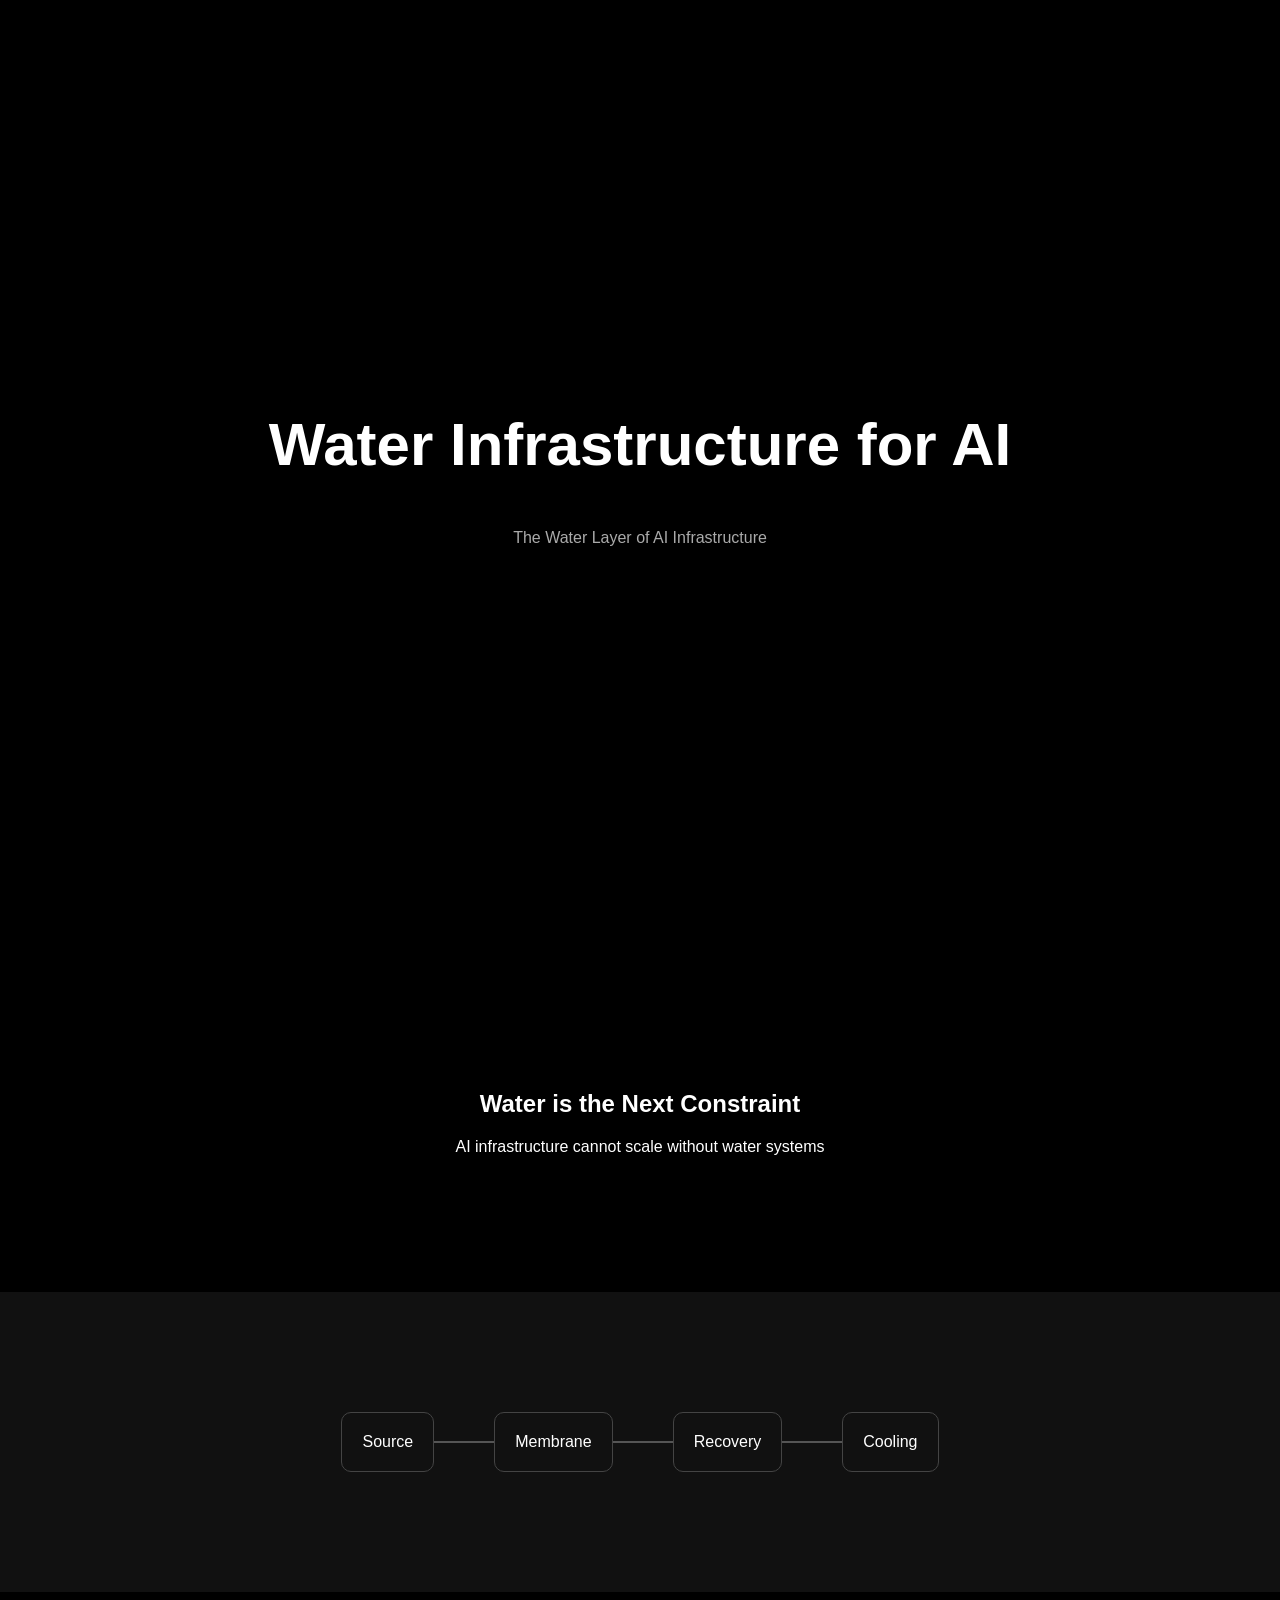
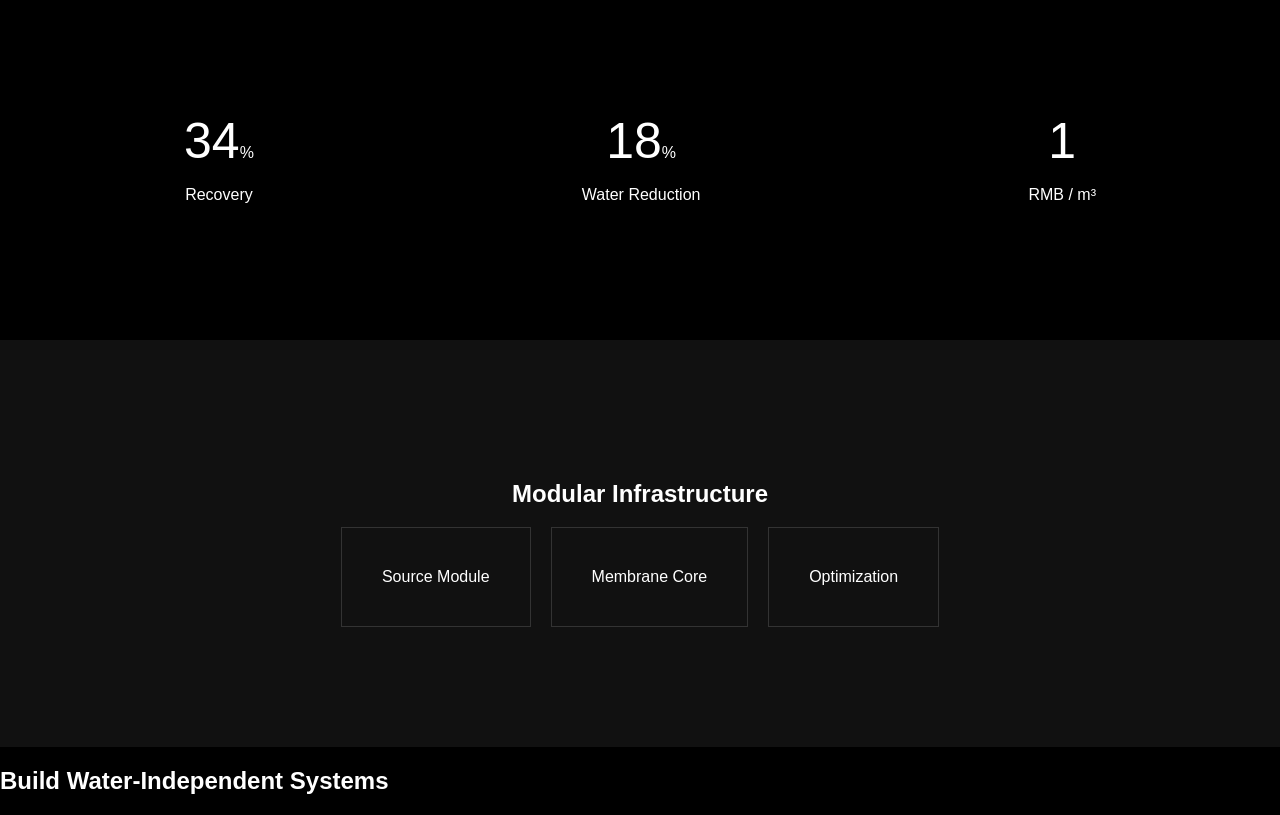
==== index.html @ 5afdfa62 "Rename index.html.txt to index.html" ====
<!DOCTYPE html>
<html lang="en">
<head>
  <meta charset="UTF-8">
  <title>Water Infrastructure</title>
  <link rel="stylesheet" href="style.css">
</head>

<body>

<!-- HERO -->
<section class="hero">
  <div class="overlay"></div>
  <div class="content">
    <h1>Water Infrastructure for AI</h1>
    <p>The Water Layer of AI Infrastructure</p>
  </div>
</section>

<!-- STATEMENT -->
<section class="section fade">
  <h2>Water is the Next Constraint</h2>
  <p>AI infrastructure cannot scale without water systems</p>
</section>

<!-- SYSTEM FLOW -->
<section class="section dark">
  <div class="flow">
    <div class="node">Source</div>
    <div class="line"></div>
    <div class="node">Membrane</div>
    <div class="line"></div>
    <div class="node">Recovery</div>
    <div class="line"></div>
    <div class="node">Cooling</div>
  </div>
</section>

<!-- METRICS -->
<section class="section metrics">
  <div class="metric">
    <span data-target="95">0</span>%
    <p>Recovery</p>
  </div>
  <div class="metric">
    <span data-target="50">0</span>%
    <p>Water Reduction</p>
  </div>
  <div class="metric">
    <span data-target="3">0</span>
    <p>RMB / m³</p>
  </div>
</section>

<!-- MODULES -->
<section class="section dark">
  <h2>Modular Infrastructure</h2>
  <div class="modules">
    <div class="module">Source Module</div>
    <div class="module">Membrane Core</div>
    <div class="module">Optimization</div>
  </div>
</section>

<!-- CTA -->
<section class="cta">
  <h2>Build Water-Independent Systems</h2>
</section>

<script src="script.js"></script>

</body>
</html>
---- style.css ----
body {
  margin: 0;
  font-family: Arial;
  background: black;
  color: white;
  overflow-x: hidden;
}

/* HERO */
.hero {
  height: 100vh;
  position: relative;
  background: url('https://images.unsplash.com/photo-1581092918056-0c4c3acd3789') center/cover;
}

.overlay {
  position: absolute;
  width: 100%;
  height: 100%;
  background: rgba(0,0,0,0.6);
}

.content {
  position: relative;
  top: 40%;
  text-align: center;
}

.hero h1 {
  font-size: 60px;
}

.hero p {
  color: #aaa;
}

/* SECTIONS */
.section {
  padding: 120px 20px;
  text-align: center;
}

.dark {
  background: #111;
}

/* FLOW */
.flow {
  display: flex;
  align-items: center;
  justify-content: center;
}

.node {
  padding: 20px;
  border: 1px solid #444;
  border-radius: 10px;
}

.line {
  width: 60px;
  height: 2px;
  background: #555;
}

/* METRICS */
.metrics {
  display: flex;
  justify-content: space-around;
}

.metric span {
  font-size: 50px;
}

/* MODULES */
.modules {
  display: flex;
  justify-content: center;
  gap: 20px;
}

.module {
  padding: 40px;
  border: 1px solid #333;
  transition: 0.3s;
}

.module:hover {
  transform: translateY(-10px);
}

/* FADE IN */
.fade {
  opacity: 0;
  transform: translateY(30px);
  transition: 1s;
}

.fade.visible {
  opacity: 1;
  transform: translateY(0);
}
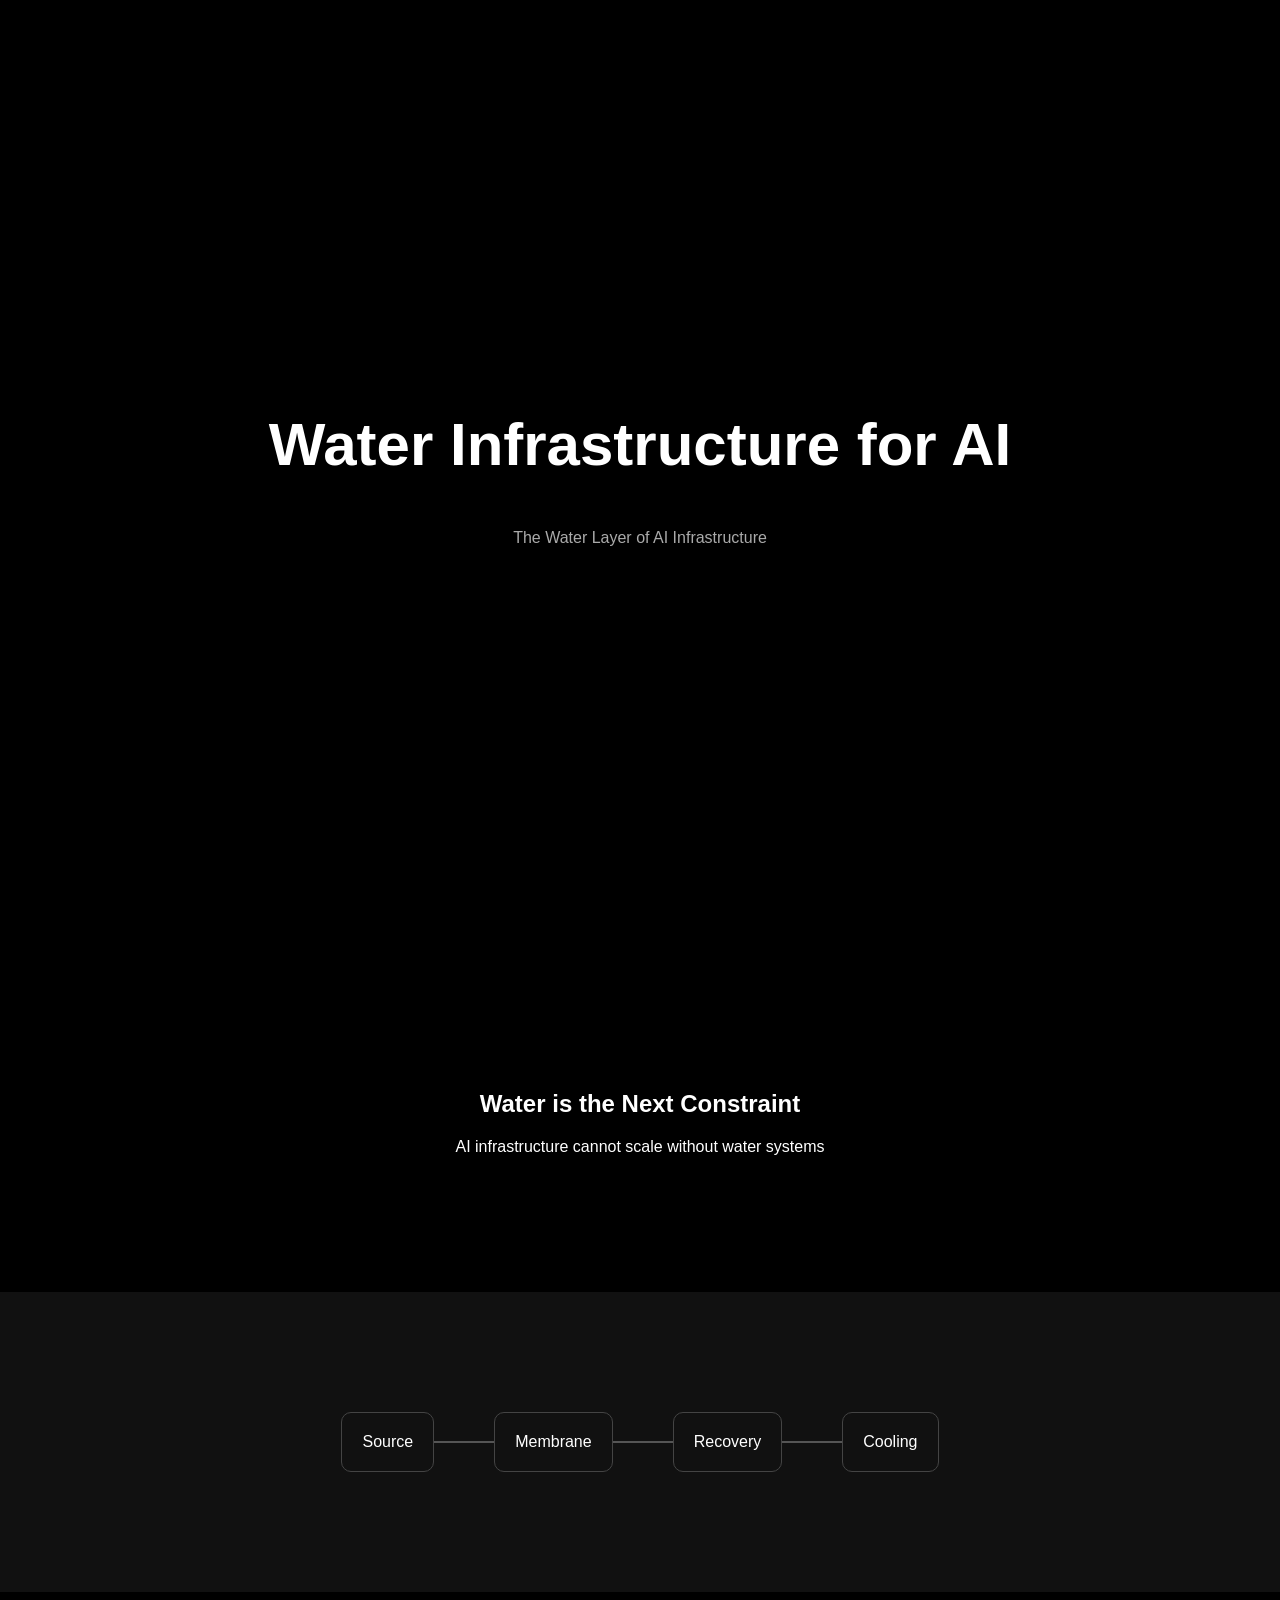
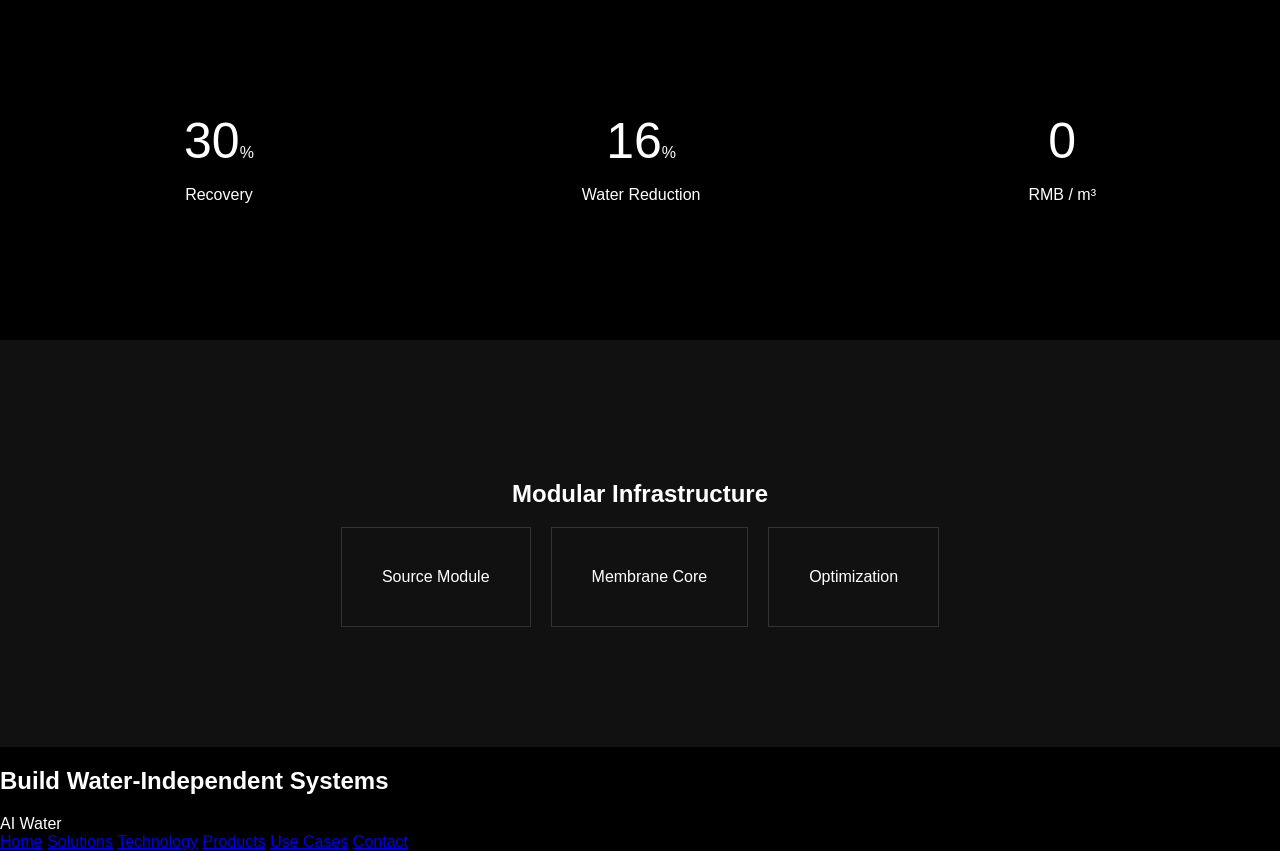
==== commit 808deda9: "Add navigation bar to index.html Added a navigation bar with links to various pages." ====
--- a/index.html
+++ b/index.html
@@ -68,6 +68,19 @@
 </section>
 
 <script src="script.js"></script>
+<nav class="navbar">
+  <div class="nav-container">
+    <div class="logo">AI Water</div>
+    <div class="nav-links">
+      <a href="index.html">Home</a>
+      <a href="solutions.html">Solutions</a>
+      <a href="technology.html">Technology</a>
+      <a href="products.html">Products</a>
+      <a href="use-cases.html">Use Cases</a>
+      <a href="contact.html">Contact</a>
+    </div>
+  </div>
+</nav>
 
 </body>
 </html>
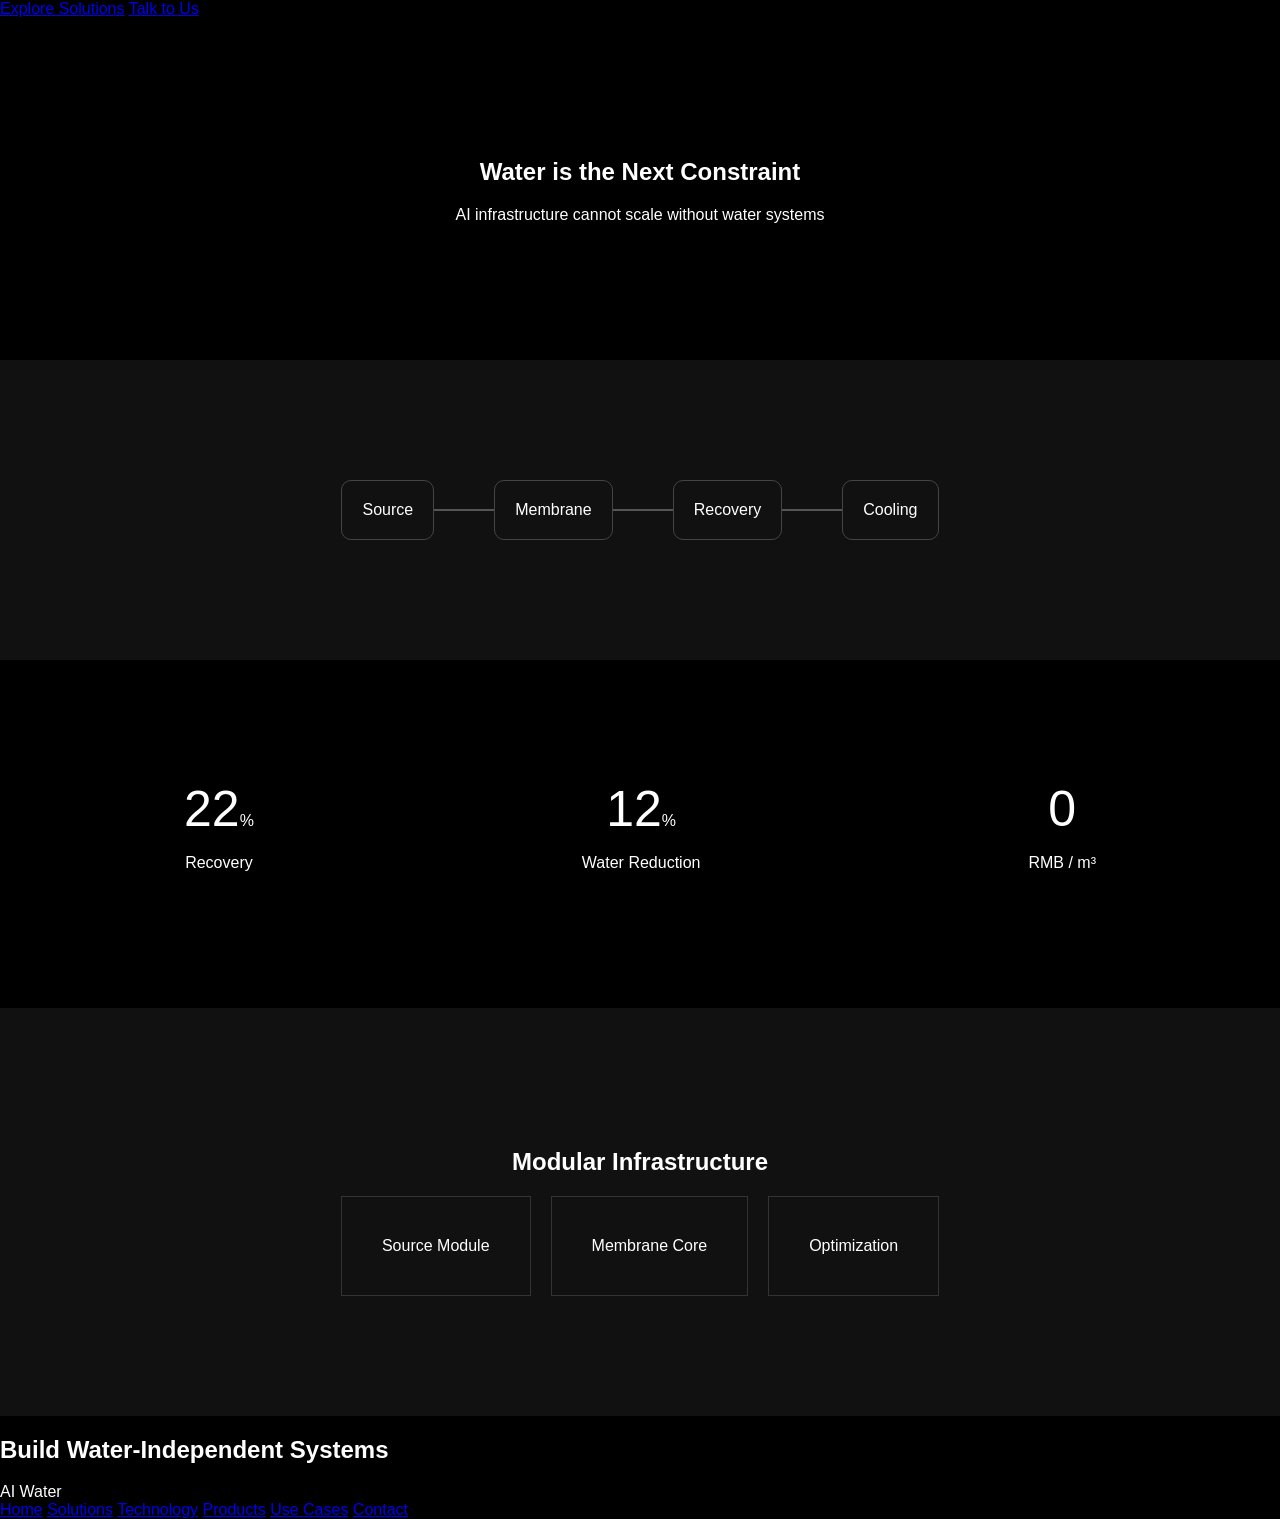
==== commit 6ae951c9: "Update index.html" ====
--- a/index.html
+++ b/index.html
@@ -9,13 +9,8 @@
 <body>
 
 <!-- HERO -->
-<section class="hero">
-  <div class="overlay"></div>
-  <div class="content">
-    <h1>Water Infrastructure for AI</h1>
-    <p>The Water Layer of AI Infrastructure</p>
-  </div>
-</section>
+<a href="solutions.html" class="btn primary">Explore Solutions</a>
+<a href="contact.html" class="btn secondary">Talk to Us</a>
 
 <!-- STATEMENT -->
 <section class="section fade">
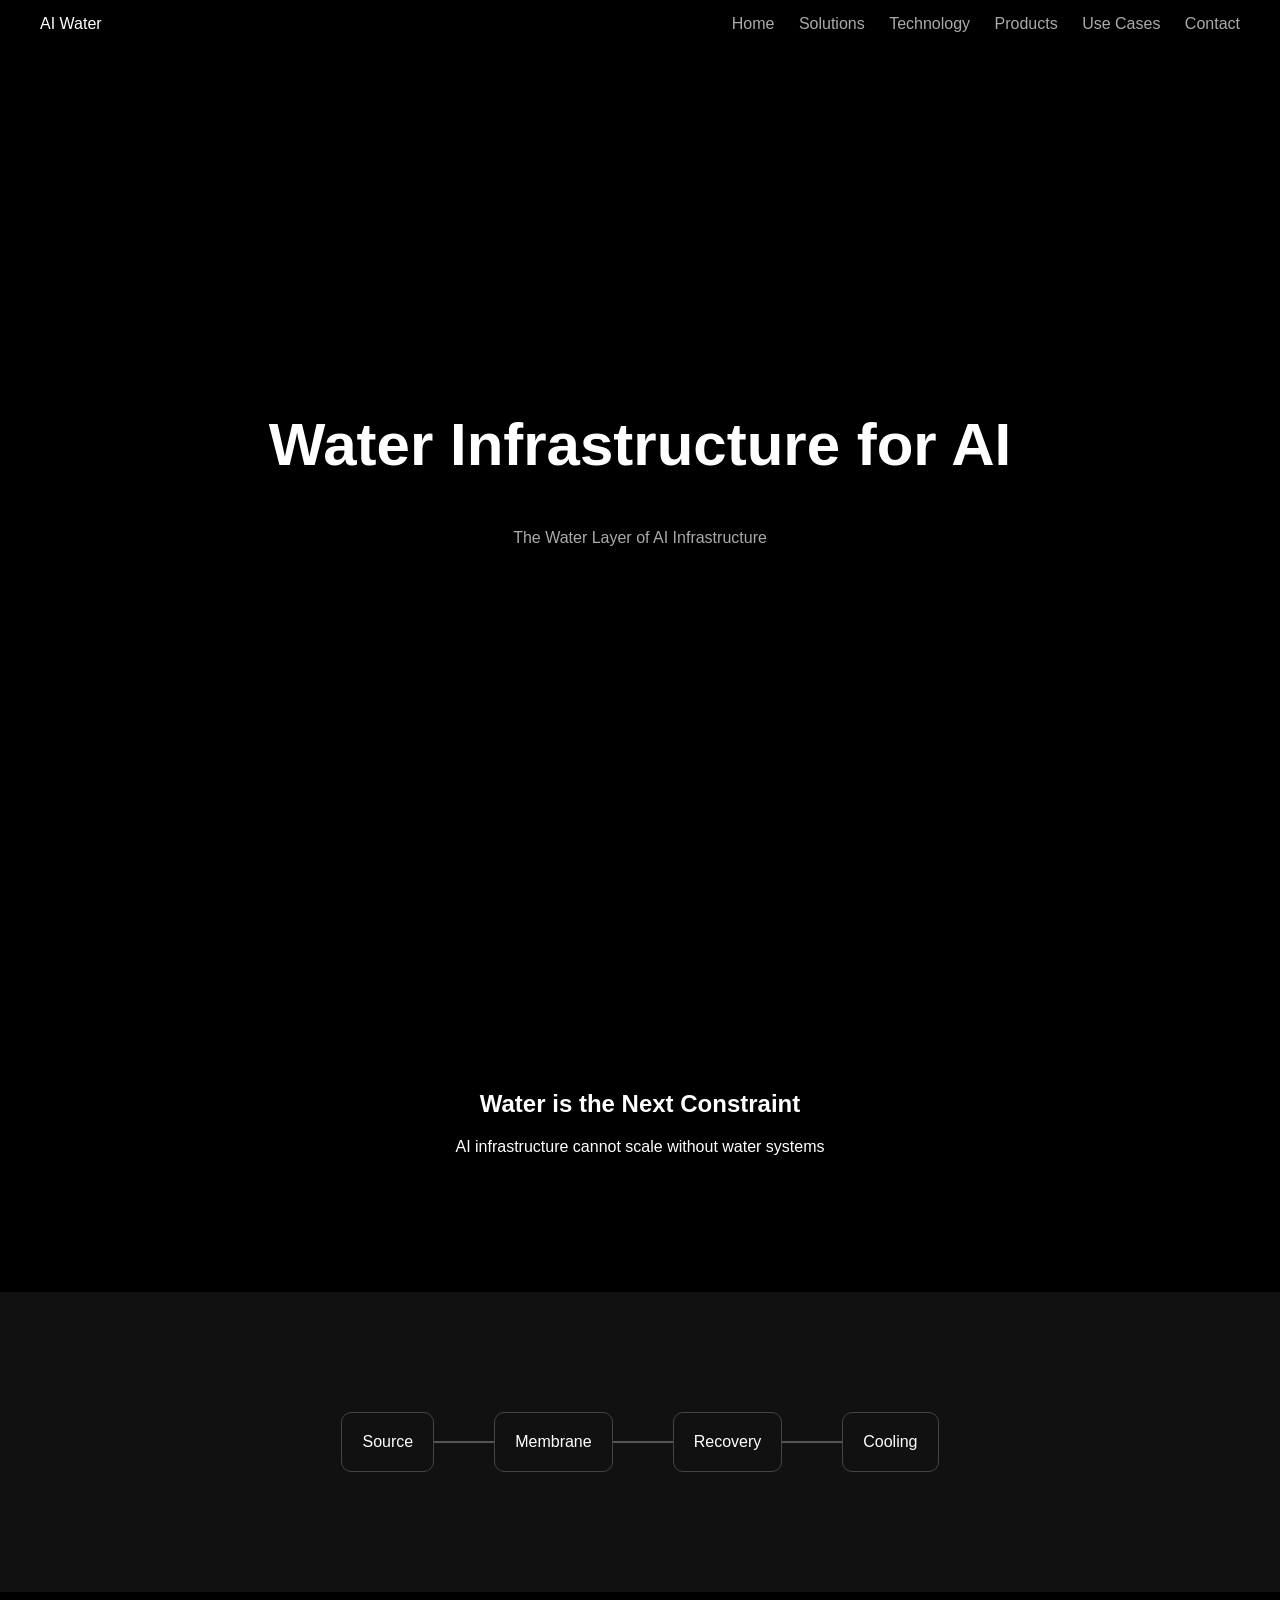
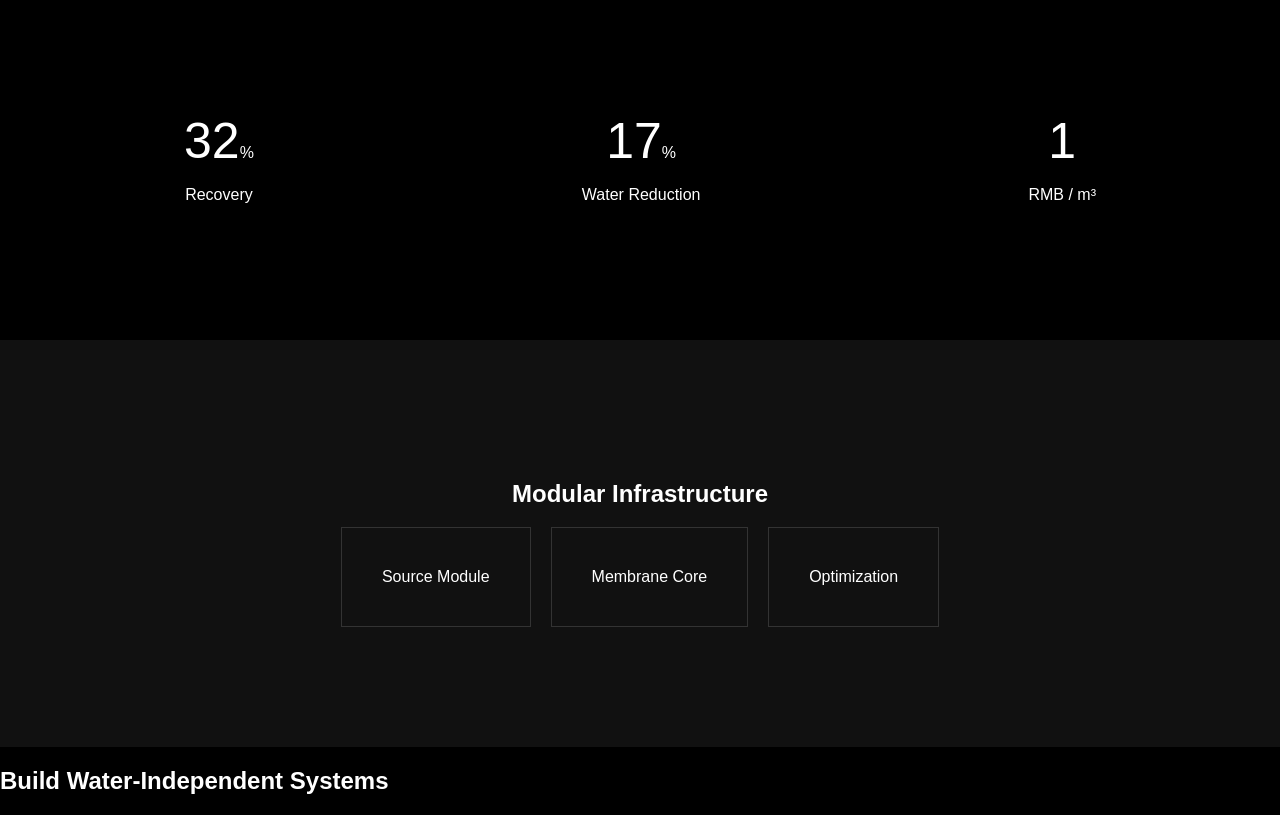
==== commit 6714ad57: "Update index.html" ====
--- a/index.html
+++ b/index.html
@@ -9,8 +9,13 @@
 <body>
 
 <!-- HERO -->
-<a href="solutions.html" class="btn primary">Explore Solutions</a>
-<a href="contact.html" class="btn secondary">Talk to Us</a>
+<section class="hero">
+  <div class="overlay"></div>
+  <div class="content">
+    <h1>Water Infrastructure for AI</h1>
+    <p>The Water Layer of AI Infrastructure</p>
+  </div>
+</section>
 
 <!-- STATEMENT -->
 <section class="section fade">
--- a/style.css
+++ b/style.css
@@ -101,3 +101,31 @@
   opacity: 1;
   transform: translateY(0);
 }
+
+/* NAVBAR */
+.navbar {
+  position: fixed;
+  width: 100%;
+  top: 0;
+  background: rgba(0,0,0,0.7);
+  backdrop-filter: blur(10px);
+  z-index: 1000;
+}
+
+.nav-container {
+  max-width: 1200px;
+  margin: auto;
+  display: flex;
+  justify-content: space-between;
+  padding: 15px;
+}
+
+.nav-links a {
+  margin-left: 20px;
+  color: #aaa;
+  text-decoration: none;
+}
+
+.nav-links a:hover {
+  color: white;
+}
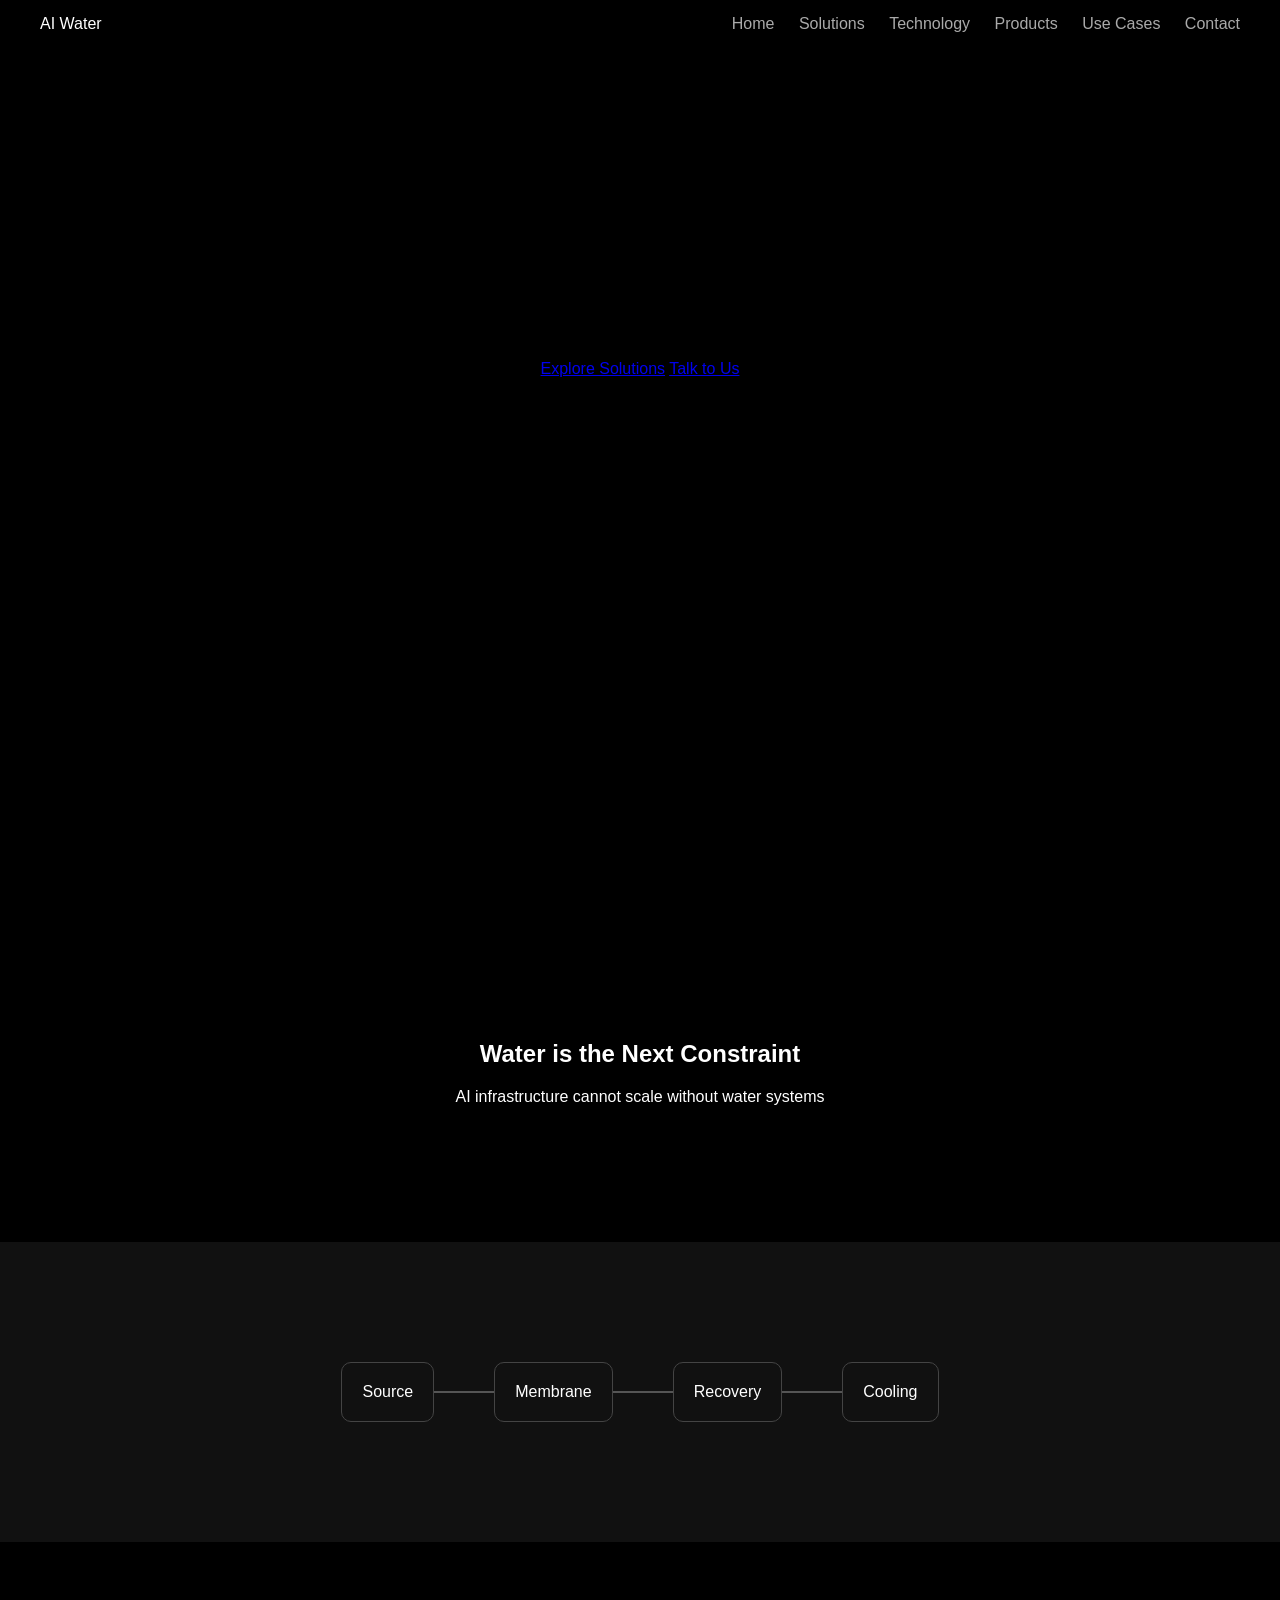
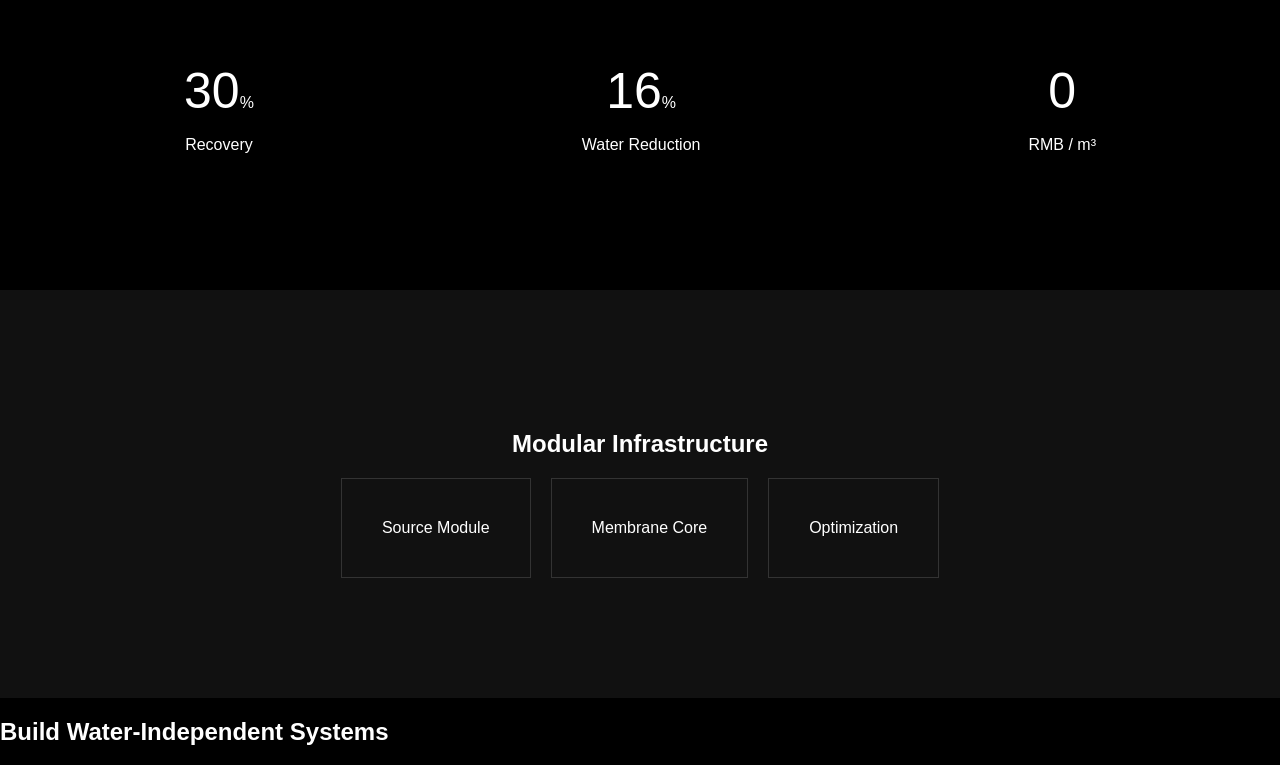
==== commit 142c5784: "Enhance hero section with action buttons Added buttons for exploring solutions and contacting us in " ====
--- a/index.html
+++ b/index.html
@@ -12,8 +12,8 @@
 <section class="hero">
   <div class="overlay"></div>
   <div class="content">
-    <h1>Water Infrastructure for AI</h1>
-    <p>The Water Layer of AI Infrastructure</p>
+   <a href="solutions.html" class="btn primary">Explore Solutions</a>
+<a href="contact.html" class="btn secondary">Talk to Us</a>
   </div>
 </section>
 
@@ -68,7 +68,8 @@
 </section>
 
 <script src="script.js"></script>
-<nav class="navbar">
+
+  <nav class="navbar">
   <div class="nav-container">
     <div class="logo">AI Water</div>
     <div class="nav-links">
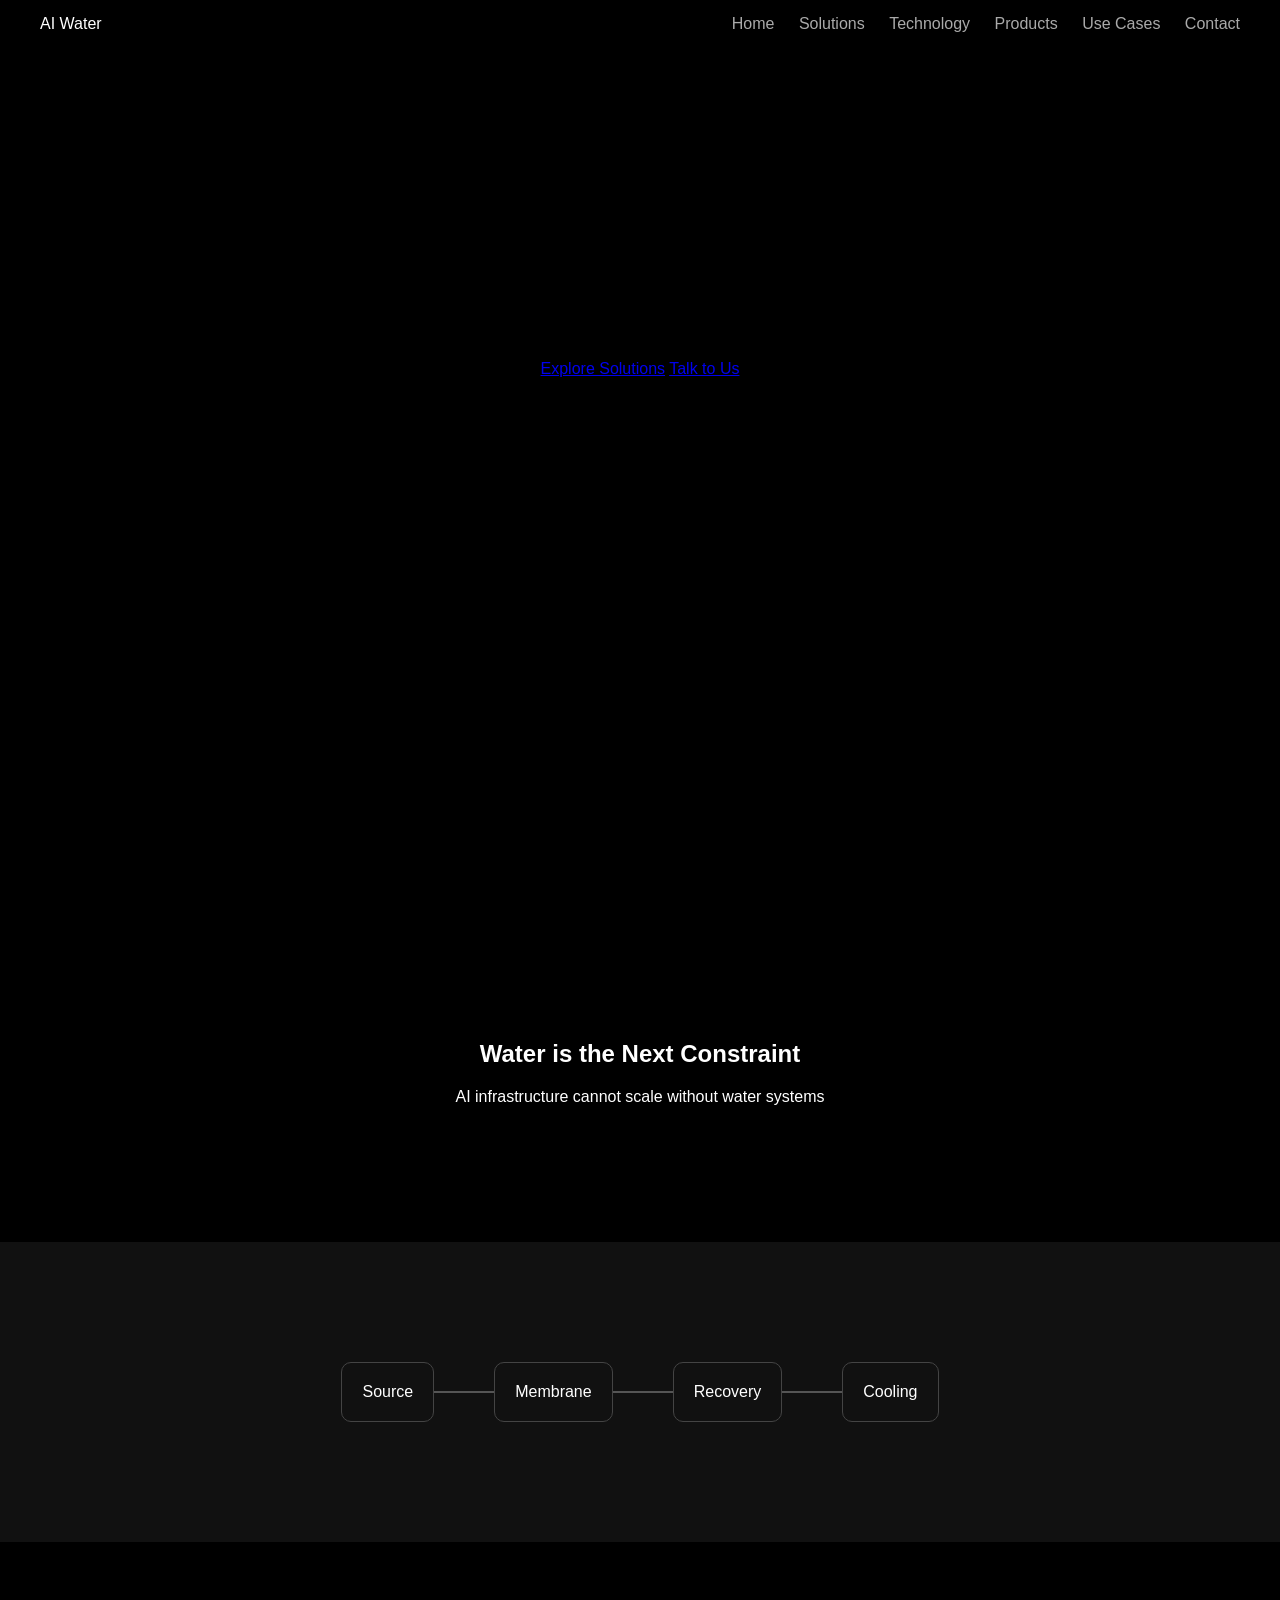
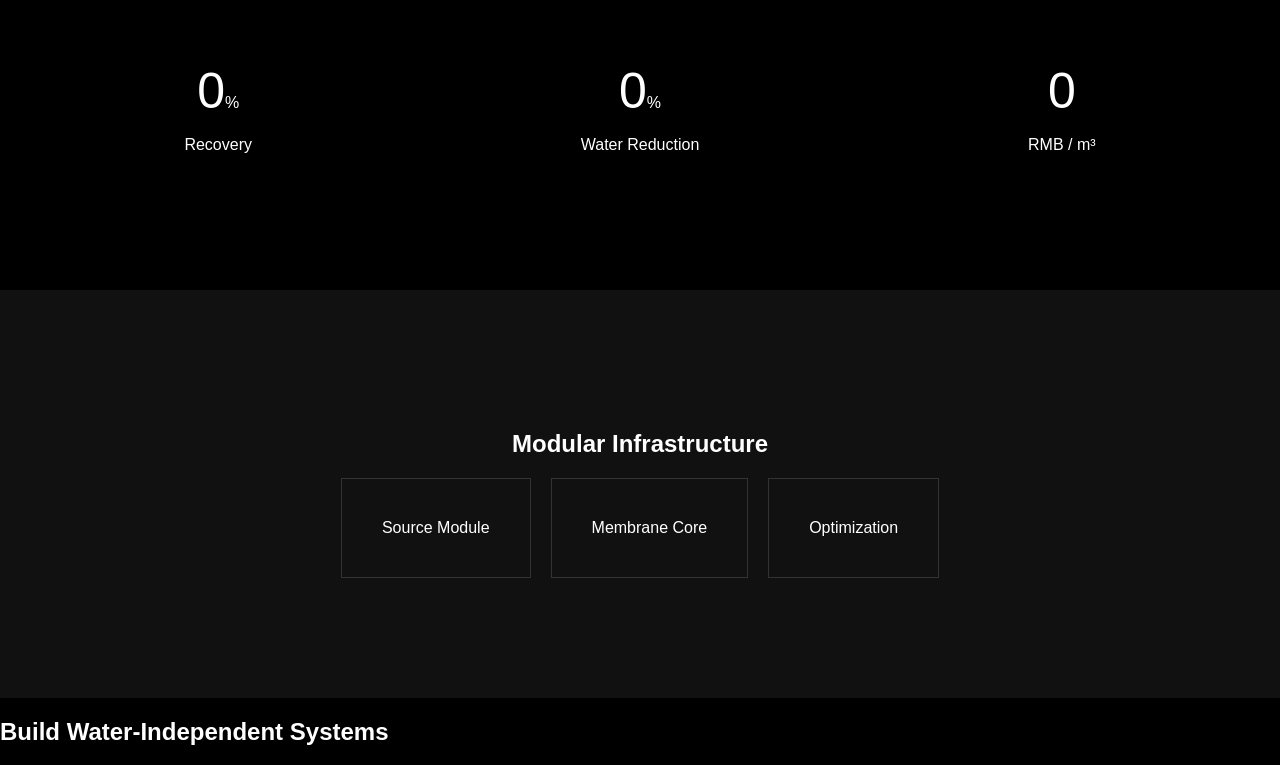
==== commit a0b8edb8: "Fix HTML formatting and structure" ====
--- a/index.html
+++ b/index.html
@@ -84,4 +84,4 @@
 </nav>
 
 </body>
-</html>
+</html> <script src="script.js"></script>
--- a/style.css
+++ b/style.css
@@ -129,3 +129,24 @@
 .nav-links a:hover {
   color: white;
 }
+.hero.small {
+  height: 60vh;
+}
+
+/* 页面节奏 */
+.section {
+  padding: 120px 20px;
+  text-align: center;
+}
+
+/* 动画 */
+.fade {
+  opacity: 0;
+  transform: translateY(40px);
+  transition: 1s;
+}
+
+.fade.visible {
+  opacity: 1;
+  transform: translateY(0);
+}
